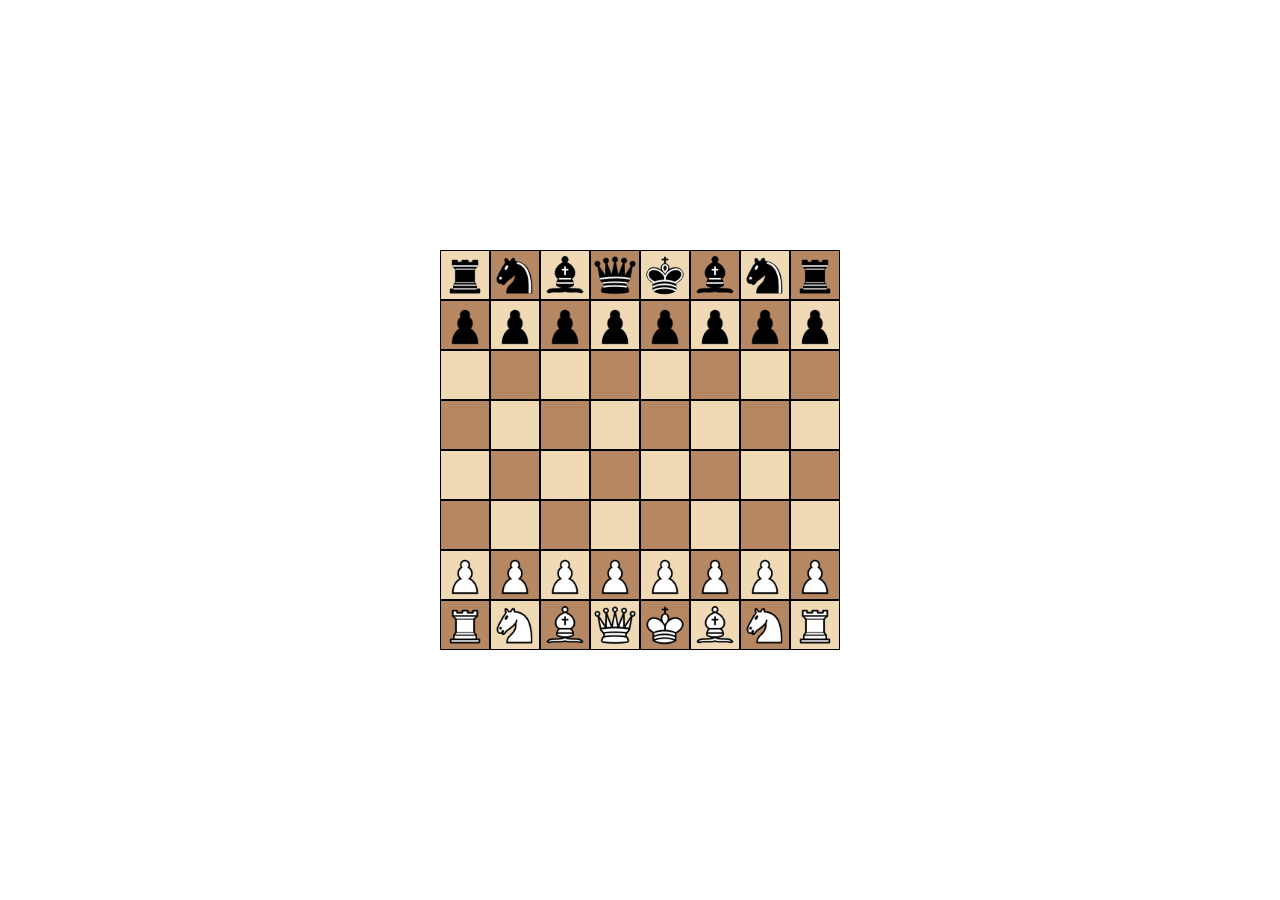
==== docs/index.html @ ba7c40af "Trying for pages..?" ====
<!DOCTYPE html>
<html lang="en">
  <head>
    <meta charset="UTF-8">
    <meta name="viewport" content="width=device-width, initial-scale=1.0">
    <meta http-equiv="X-UA-Compatible" content="ie=edge">
    <title>Untitled</title>
    <link rel="stylesheet" href="main.css">
  </head>
  <body>

    <div class="container">
        <h1></h1>
        <div id="chessboard"></div>
    </div>

    <script type="module" src="main.js"></script>
  </body>
</html>
---- docs/main.css ----
* {
    margin: 0;
    padding: 0;
    box-sizing: border-box;
}

:root {
    --black: rgb(181, 135, 99);
    --white: rgb(240, 218, 181);
    --white-green: rgb(129, 151, 105);
    --black-green: rgb(101, 110, 65);
    --white-yellow: rgb(205, 210, 107);
    --black-yellow: rgb(170, 163, 59);
    --white-select: rgb(233, 177, 126);
    --black-select: rgb(191, 121, 69);

}

.container {
    display: flex;
    justify-content: center;
    align-items: center;
    width: 100vw;
    height: 100vh;
}

#chessboard {
    display: flex;
    flex-wrap: wrap;
    width: 400px;
}

.square {
    height: 50px;
    width: 50px;
    border: 1px solid black;
    display: flex;
    justify-content: center;
    align-items: center;
    background-size: cover;
}

.even {
    background-color: var(--white);
  }

  .odd {
    background-color: var(--black);
  }


  .square.white-available {
    position: relative;
  }

  .square.white-available::after {
    content: '';
    position: absolute;
    display: block;
    top: 50%;
    left: 50%;
    transform: translate(-50%, -50%);
    width: 15px;
    height: 15px;
    border-radius: 50%;
    background-color: var(--white-green);
    z-index: 1;
  }

  .square.black-available {
    position: relative;
  }

  .square.black-available::after {
    content: '';
    position: absolute;
    display: block;
    top: 50%;
    left: 50%;
    transform: translate(-50%, -50%);
    width: 15px;
    height: 15px;
    border-radius: 50%;
    background-color: var(--black-green);
    z-index: 1;
  }


  .selected-black {
    background-color: var(--black-select);
  }

  .selected-white {
    background-color: var(--white-select);
  }

  .black-to {
    background-color: var(--black-yellow);
  }

  .white-to {
    background-color: var(--white-yellow);
  }

  .capture-black {
    box-shadow: inset 0 0 15px 2px var(--black-green);
  }
  .capture-white {
    box-shadow: inset 0 0 15px 2px var(--white-green);
  }
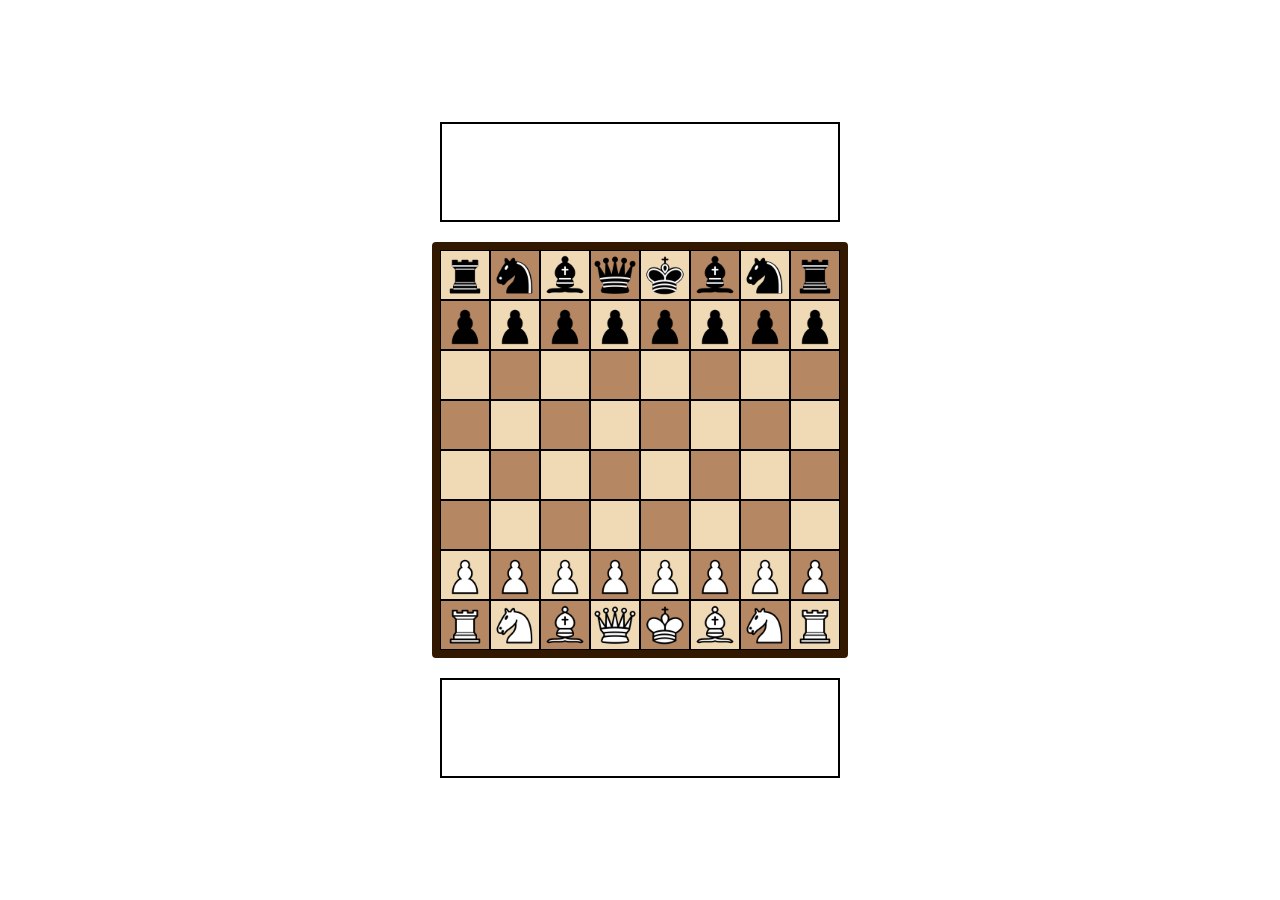
==== commit e17bbff4: "bug fixes, added pawn promotion, condensed/improved some piece functions" ====
--- a/docs/index.html
+++ b/docs/index.html
@@ -3,17 +3,16 @@
   <head>
     <meta charset="UTF-8">
     <meta name="viewport" content="width=device-width, initial-scale=1.0">
-    <meta http-equiv="X-UA-Compatible" content="ie=edge">
-    <title>Untitled</title>
+    <meta http-equiv="content-type" content="text/html; charset=utf-8">
+    <title>GitChess</title>
     <link rel="stylesheet" href="main.css">
+    <script type="module" src="main.js" defer="defer"></script>
   </head>
   <body>
-
     <div class="container">
-        <h1></h1>
+        <div id="black-captures" class="captures"></div>
         <div id="chessboard"></div>
+        <div id="white-captures" class="captures"></div>
     </div>
-
-    <script type="module" src="main.js"></script>
   </body>
 </html>
--- a/docs/main.css
+++ b/docs/main.css
@@ -1,110 +1,154 @@
 * {
-    margin: 0;
-    padding: 0;
-    box-sizing: border-box;
+  margin: 0;
+  padding: 0;
+  box-sizing: border-box;
 }
 
 :root {
-    --black: rgb(181, 135, 99);
-    --white: rgb(240, 218, 181);
-    --white-green: rgb(129, 151, 105);
-    --black-green: rgb(101, 110, 65);
-    --white-yellow: rgb(205, 210, 107);
-    --black-yellow: rgb(170, 163, 59);
-    --white-select: rgb(233, 177, 126);
-    --black-select: rgb(191, 121, 69);
+  --black-square: rgb(181, 135, 99);
+  --white-square: rgb(240, 218, 181);
+  --white-capture-or-available: rgb(129, 151, 105);
+  --black-capture-or-available: rgb(101, 110, 65);
+  --white-moved-square: rgb(205, 210, 107);
+  --black-moved-square: rgb(170, 163, 59);
+  --white-selected-square: rgb(233, 177, 126);
+  --black-selected-square: rgb(191, 121, 69);
 
 }
 
 .container {
-    display: flex;
-    justify-content: center;
-    align-items: center;
-    width: 100vw;
-    height: 100vh;
+
+  display: flex;
+  justify-content: center;
+  align-items: center;
+  flex-direction: column;
+  width: 100vw;
+  height: 100vh;
+}
+
+.captures {
+height: 100px;
+width: 400px;
+border: 2px solid black;
+margin-top: 20px;
+margin-bottom: 20px;
+display: flex;
+flex-wrap: wrap;
 }
 
 #chessboard {
-    display: flex;
-    flex-wrap: wrap;
-    width: 400px;
+  display: flex;
+  flex-wrap: wrap;
+  width: 416px;
+  border: 8px solid #331800;
+  border-radius: 4px;
 }
 
 .square {
-    height: 50px;
-    width: 50px;
-    border: 1px solid black;
-    display: flex;
-    justify-content: center;
-    align-items: center;
-    background-size: cover;
+  height: 50px;
+  width: 50px;
+  border: 1px solid black;
+  display: flex;
+  justify-content: center;
+  align-items: center;
+  background-size: cover;
+}
+
+.capturedPieceSquare {
+height: 40px;
+width: 40px;
+display: flex;
+justify-content: center;
+align-items: center;
+background-size: cover;
 }
 
 .even {
-    background-color: var(--white);
-  }
+background-color: var(--white-square);
+}
 
-  .odd {
-    background-color: var(--black);
-  }
+.odd {
+background-color: var(--black-square);
+}
 
+.square.white-available {
+position: relative;
+}
 
-  .square.white-available {
-    position: relative;
-  }
+.square.white-available::after {
+content: '';
+position: absolute;
+display: block;
+top: 50%;
+left: 50%;
+transform: translate(-50%, -50%);
+width: 15px;
+height: 15px;
+border-radius: 50%;
+background-color: var(--white-capture-or-available);
+z-index: 1;
+}
 
-  .square.white-available::after {
-    content: '';
-    position: absolute;
-    display: block;
-    top: 50%;
-    left: 50%;
-    transform: translate(-50%, -50%);
-    width: 15px;
-    height: 15px;
-    border-radius: 50%;
-    background-color: var(--white-green);
-    z-index: 1;
-  }
+.square.black-available {
+position: relative;
+}
 
-  .square.black-available {
-    position: relative;
-  }
+.square.black-available::after {
+content: '';
+position: absolute;
+display: block;
+top: 50%;
+left: 50%;
+transform: translate(-50%, -50%);
+width: 15px;
+height: 15px;
+border-radius: 50%;
+background-color: var(--black-capture-or-available);
+z-index: 1;
+}
 
-  .square.black-available::after {
-    content: '';
-    position: absolute;
-    display: block;
-    top: 50%;
-    left: 50%;
-    transform: translate(-50%, -50%);
-    width: 15px;
-    height: 15px;
-    border-radius: 50%;
-    background-color: var(--black-green);
-    z-index: 1;
-  }
+.pawn-select {
+content:'';
+position: relative;
+display: block;
+width: auto;
+height: 200px;
+background-color: white;
+right: 2.2%;
+box-shadow: rgba(0,0,0,0.8) 0px 5px 15px;
+top: 155%
+}
 
+.select-piece {
+height: 50px;
+width: 50px;
+background-size: cover;
+}
 
-  .selected-black {
-    background-color: var(--black-select);
-  }
+.select-piece:hover {
+background-color: var(--white-moved-square);
+cursor: pointer;
+}
 
-  .selected-white {
-    background-color: var(--white-select);
-  }
+.selected-black {
+background-color: var(--black-selected-square);
+}
 
-  .black-to {
-    background-color: var(--black-yellow);
-  }
+.selected-white {
+background-color: var(--white-selected-square);
+}
 
-  .white-to {
-    background-color: var(--white-yellow);
-  }
+.black-to {
+background-color: var(--black-moved-square);
+}
 
-  .capture-black {
-    box-shadow: inset 0 0 15px 2px var(--black-green);
-  }
-  .capture-white {
-    box-shadow: inset 0 0 15px 2px var(--white-green);
-  }+.white-to {
+background-color: var(--white-moved-square);
+}
+
+.capture-black {
+box-shadow: inset 0 0 15px 2px var(--black-capture-or-available);
+}
+.capture-white {
+box-shadow: inset 0 0 15px 2px var(--white-capture-or-available);
+}
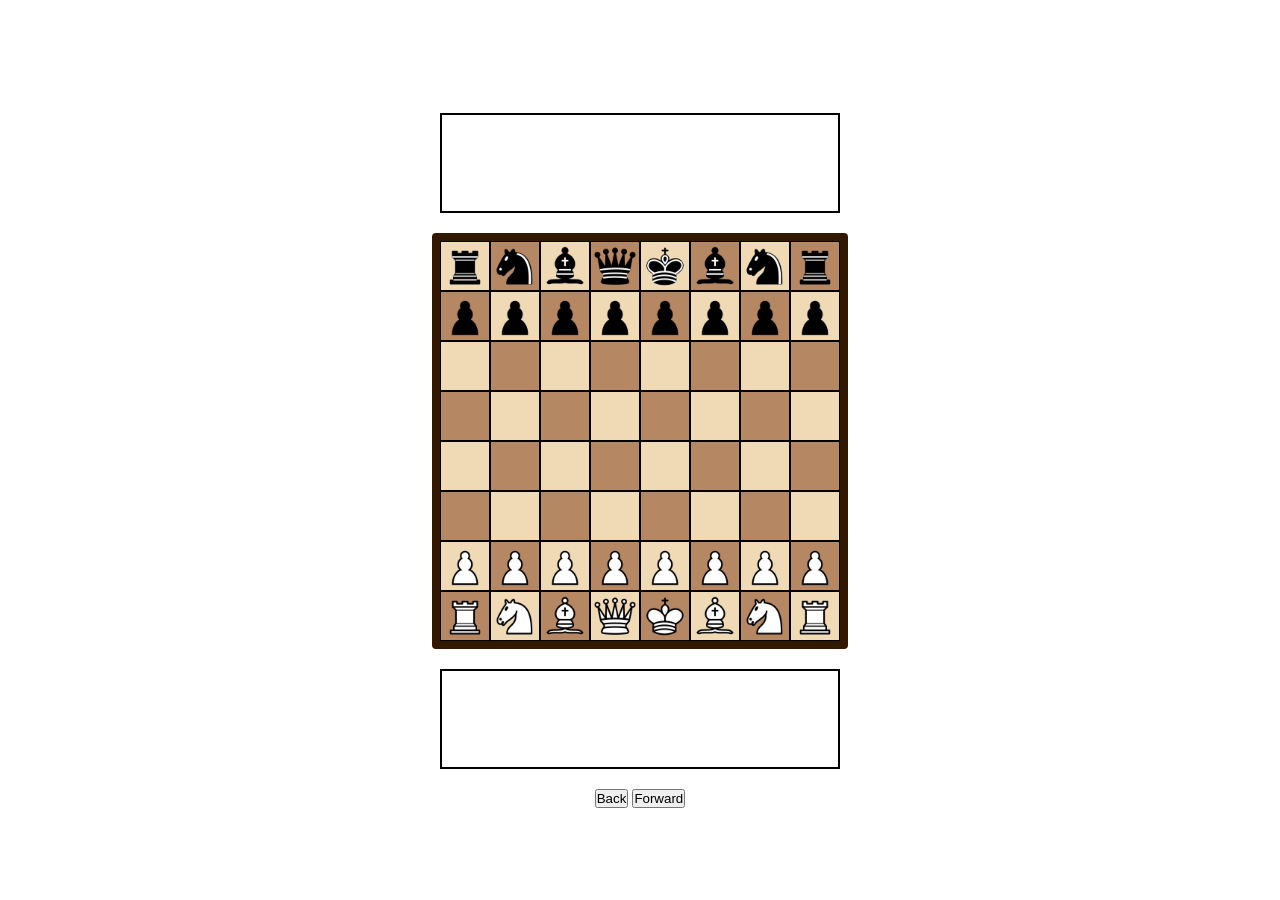
==== commit 303ad5e3: "added forward/backward history. no styling, but functional" ====
--- a/docs/index.html
+++ b/docs/index.html
@@ -10,9 +10,13 @@
   </head>
   <body>
     <div class="container">
-        <div id="black-captures" class="captures"></div>
-        <div id="chessboard"></div>
-        <div id="white-captures" class="captures"></div>
+      <div id="black-captures" class="captures"></div>
+      <div id="chessboard"></div>
+      <div id="white-captures" class="captures"></div>
+      <div class="history">
+        <button id="back-history">Back</button>
+        <button id="forward-history">Forward</button>
+      </div>
     </div>
   </body>
 </html>
